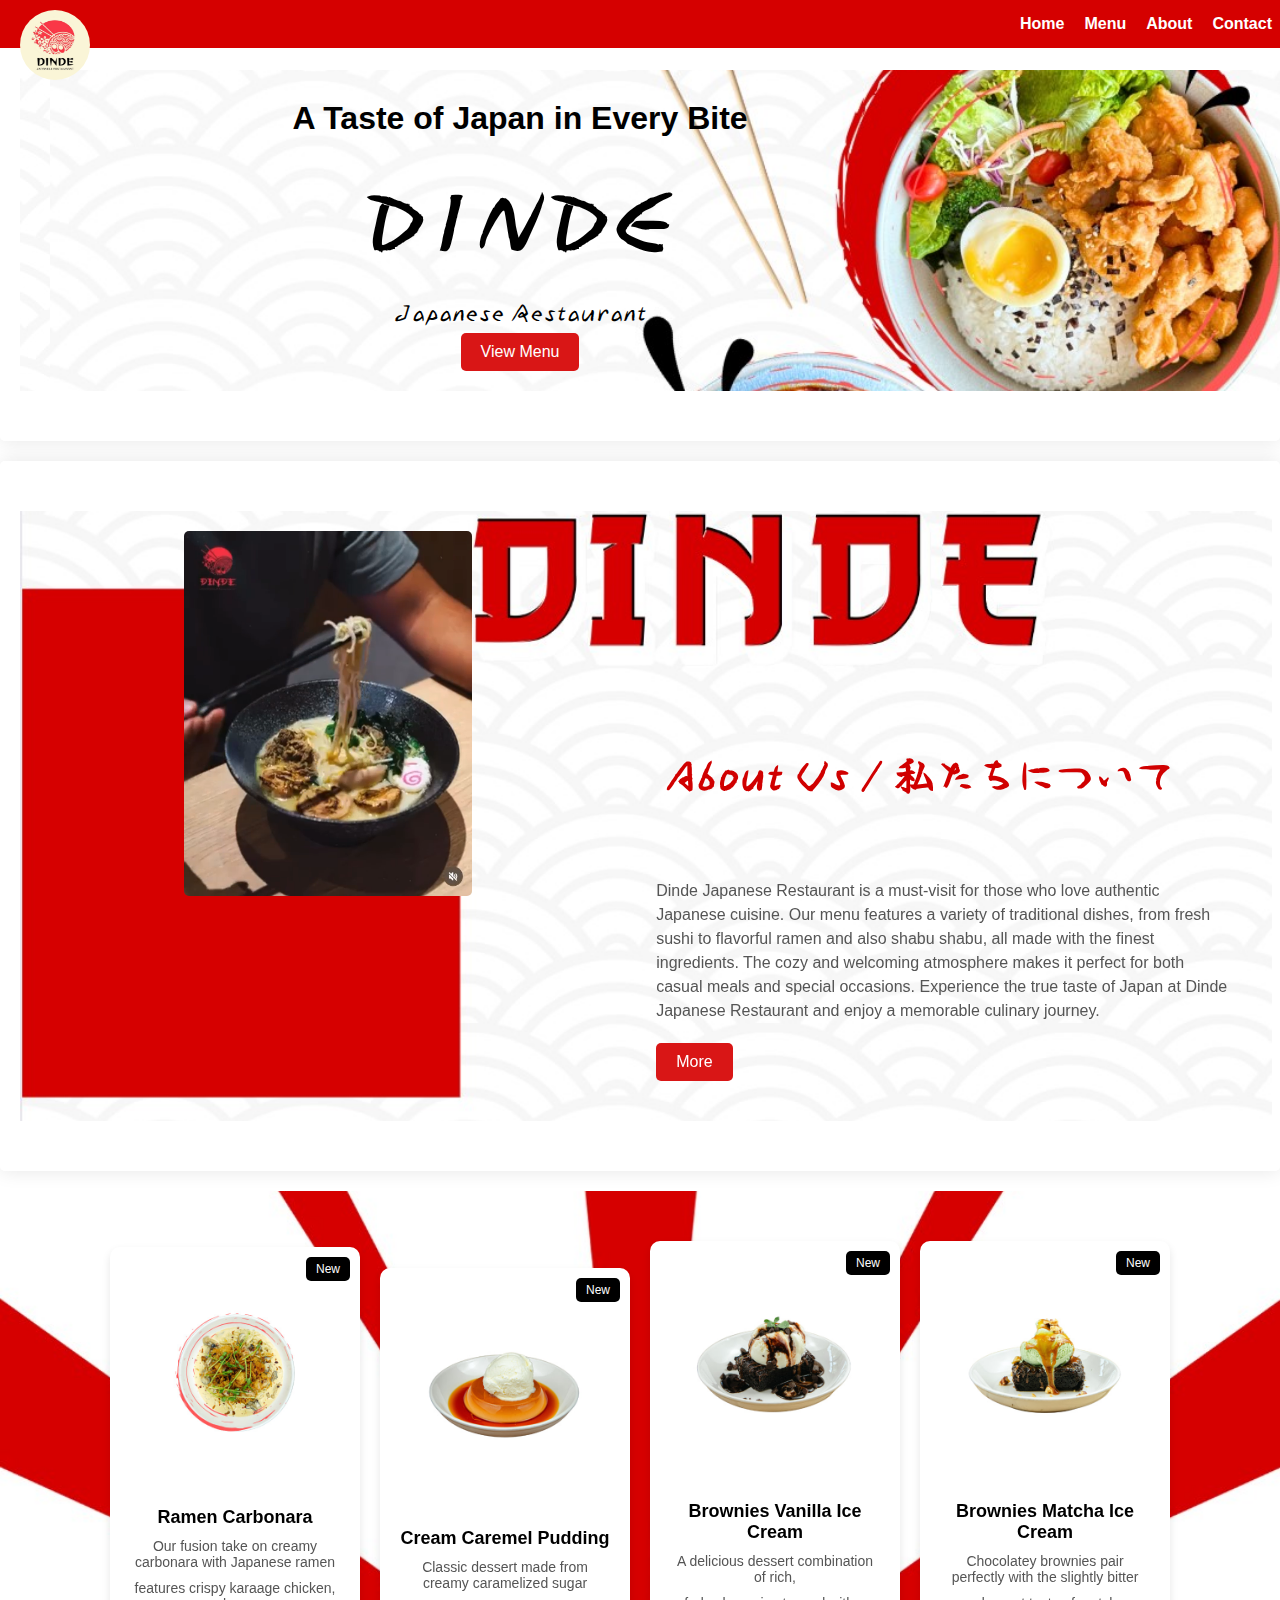
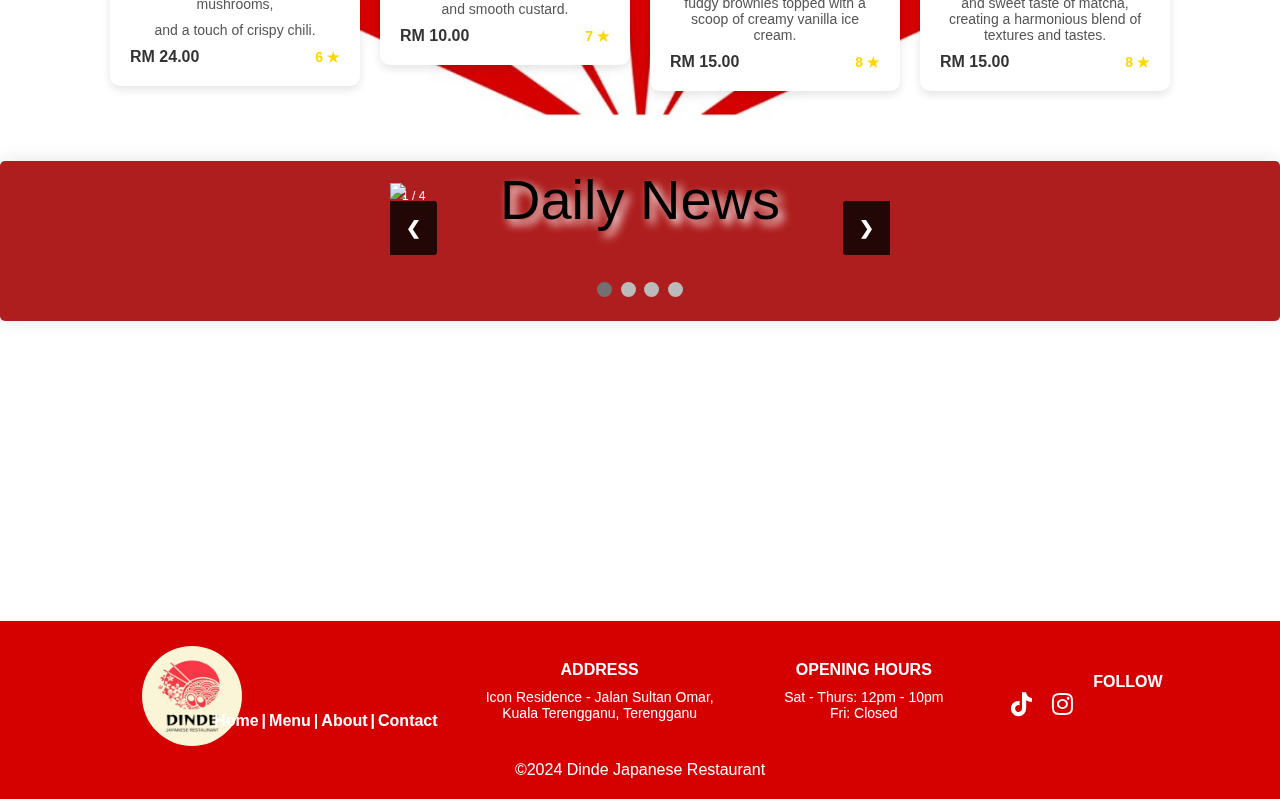
==== index.html @ 2a40314a "Add files via upload" ====
<!DOCTYPE html>
<html lang="en">
<head>
	<meta charset="UTF-8">
	<meta name="viewport" content="width=device-width, initial-scale=1.0">
	<title>Dinde Japanese Restaurant</title>
	<link rel="stylesheet" href="1styles.css">
	<link rel="stylesheet" href="https://cdnjs.cloudflare.com/ajax/libs/font-awesome/6.0.0-beta3/css/all.min.css">
	<link rel="stylesheet" href="https://fonts.googleapis.com/css?family=Yuji Boku">
	<style>
	 * {
            margin: 0;
            padding: 0;
            box-sizing: border-box;
        }

        body {
            font-family: Arial, sans-serif;
        }

        header {
            background-color: #d50000;
            color: white;
            padding: 15px 20px;
            display: flex;
            align-items: center;
            justify-content: space-between;
            position: fixed;
            top: 0;
            width: 100%;
            z-index: 1000;
        }

        header .logo {
            width: 70px;
            height: 70px;
            border-radius: 50%;
        }

        header nav {
            display: flex;
            gap: 20px;
        }

        header nav a {
            color: white;
            text-decoration: none;
            font-weight: bold;
            transition: color 0.3s;
        }

        header nav a:hover {
            color: #ffe6e6;
        }
		
	.logo {
    position: absolute;
    top: 10px; 
    left: 20px;
    width: 100px; 
    height: 100px; 
    border-radius: 50%; 
    z-index: 1001; 
	}
	

	.background1 {
		margin: 30px;
        padding: 20px;
		width: 100%;
		gap: 20px;
            background: url('img/1main.jpg') center/cover no-repeat;
            display: flex;
            flex-direction: column;
            justify-content: center;
            align-items: center;
            text-align: center;
            padding: 20px;
            color: black;
	}

	.background1 h1, 
	.background1 h3, 
	.background1 p, 	
	.background1 button {
	text-align: left; 
	margin-left: -300px;
	}
		
	.background1 h1 {
            font-size: 80px;
            margin-bottom: 20px;
			text-align: center;
			font-family: 'Yuji Boku';
        }
	
	.background1 h3 {
	font-size: 2rem;
	margin-bottom: 20px;
	color: black;
	text-align: right;
	}

	.background1 p {
	font-family: 'Yuji Boku';
	font-size: 1.5rem;
	text-align: center;
	
	color: black;
	}

	.background1 button {
            background-color: #d91616;
            color: white;
            border: none;
            padding: 10px 20px;
            font-size: 1rem;
            cursor: pointer;
            border-radius: 5px;
            transition: background-color 0.3s;
        }

        .background1 button:hover {
            background-color: #a91313;
        }


		.about-section {
            display: flex;
            flex-wrap: wrap;
            margin: 30px 0;
        padding: 20px;
		width: 101%;
            gap: 20px;
            background: url('img/wall2.jpg') center/cover no-repeat;
        }

        .about-left {
            flex: 1;
            text-align: center;
        }

        .about-left video {
            max-width: 50%;
            border-radius: 5px;
			display: center;
        }

        .about-right {
            flex: 1;
            padding: 20px;
        }

        .about-right h1 {
            font-size: 2.5rem;
            color: #d00000;
            margin-bottom: 20px;
			text-align: right;
			padding: 10%;
        }

        .about-right p {
            line-height: 1.5;
            font-size: 1rem;
            margin-bottom: 20px;
        }

        .more-button {
            display: inline-block;
            background-color: #d91616;
            color: white;
            border: none;
            padding: 10px 20px;
            font-size: 1rem;
            cursor: pointer;
            border-radius: 5px;
            transition: background-color 0.3s;
        }

        .more-button:hover {
            background-color: #a91313;
        }

	.menu-section {
	background-image: url('img/wall3.jpg'); 
	background-size: cover; 
	background-position: center; 
	background-repeat: no-repeat; 
	display: flex;
	justify-content: center;
	align-items: center;
	gap: 20px;
	padding: 50px;
	}

	.menu-item {
	background-color: #fff;
	border-radius: 10px;
	box-shadow: 0 4px 8px rgba(0, 0, 0, 0.1);
	overflow: hidden;
	text-align: center;
	padding: 20px;
	width: 250px;
	position: relative;
	}

	.new-label {
	position: absolute;
	top: 10px;
	right: 10px;
	background-color: black;
	color: white;
	padding: 5px 10px;
	font-size: 12px;
	border-radius: 5px;
	}

	.menu-image {
    border-radius: 50%; 
    width: 100%; 
    max-width: 230px; 
    height: auto; 
    object-fit: cover; 
    margin-bottom: 20px; 
}

	h3 {
	font-size: 18px;
	margin: 10px 0;
	}

	p {
	font-size: 14px;
	color: #555;
	margin: 10px 0;
	}

	.price-rating {
	display: flex;
	justify-content: space-between;
	align-items: center;
	font-size: 16px;
	}

	.price {
	color: #333;
	font-weight: bold;
	}

	.rating {
	color: gold;
	font-weight: bold;
	}

	
	
	/* Footer Section */
	/* Footer Section */
footer {
    background-color: #d50000;
    color: white;
    padding: 20px;
    display: flex;
    flex-wrap: wrap;
    justify-content: space-between;
    align-items: center;
}

.footer-section {
    flex: 1;
    min-width: 200px;
    text-align: center;
}

.footer-icons a {
    color: white;
    font-size: 24px;
    margin: 0 10px;
    transition: color 0.3s ease;
}

.footer-icons a:hover {
    color: #333;
}

.footer-bottom {
    text-align: center;
    width: 100%;
    margin-top: 10px;
}

/* Responsive Design */
@media screen and (max-width: 768px) {
    header {
        padding: 10px;
    }

    header nav {
        display: none; /* Hide nav for smaller screens */
        flex-direction: column;
        gap: 10px;
        width: 100%;
        background-color: #d50000;
    }

    header nav.active {
        display: flex; /* Show nav when active */
    }

    .menu-icon {
        display: block; /* Show menu icon */
    }

    .gallery-container {
        grid-template-columns: repeat(auto-fit, minmax(200px, 1fr)); /* Adjust grid for smaller screens */
    }
}

@media screen and (max-width: 480px) {
    header {
        flex-direction: column;
    }

    .background2 {
        padding: 50px 10px;
    }

    footer {
        flex-direction: column;
    }
}
		
	 /* Responsive Design */
	 @media screen and (max-width: 768px) {
            header {
                flex-wrap: wrap;
                justify-content: center;
            }

            header nav {
                flex-direction: column;
                display: none;
            }

            .menu-section {
                flex-direction: column;
            }

            .menu-item {
                width: 90%;
            }
		}
        
audio {
  position: relative;
  padding: 10%;
  justify-items: left;
  right: 0px;
  bottom: 5;
  min-width: 10%;
  min-height: 10%;
  margin: 10px auto;
  border-radius: 50px;
  
  color: pink;
  transition: transform 0.3s ease-in-out;

}
	</style>
</head>
<body>
<header>
	<img src="img/logo dinde.jpg" alt="Logo" class="logo">
		<nav>
            <a href="index.html">Home</a>
			<a href="MENU.html">Menu</a>
            <a href="ABOUT.html">About</a>
            <a href="CONTACT.html">Contact</a>
        </nav>
</header>

<section class="background">
	<div style="background: url('img/1main.jpg')">	
	<div class="background1">
		
		<div class="content">
			<h3>A Taste of Japan in Every Bite</h3>
			<h1>DINDE</h1>
			<p>Japanese Restaurant</p>
			<a href="Menu.html">
				<button>View Menu</button>
			</a>
		</div>
	</div>
	</section>

	
<section>
	<div class="about-section">
	  <div class="about-left">
		<div class="video-container">
			<video autoplay loop muted class="video">
			  <source src="video/video.mp4" type="video/mp4">
			</video>
		</div>
		</div>
		<div class="about-right">
			<h1 class="about-title">
			<h1>About Us / 私たちについて</h1>
			</h1>
			<p>Dinde Japanese Restaurant is a must-visit for those who love authentic Japanese cuisine. Our menu features a variety of traditional dishes, from fresh sushi to flavorful ramen and also shabu shabu, all made with the finest ingredients. The cozy and welcoming atmosphere makes it perfect for both casual meals and special occasions. Experience the true taste of Japan at Dinde Japanese Restaurant and enjoy a memorable culinary journey.</p>
			<a href="ABOUT.html">
				<button class="more-button">More</button>
			</a>
		</div>
	</div>
</section>

  

<div class="menu-section">
		<div class="menu-item">
			  <span class="new-label">New</span>
			  <img src="img/NEW01.jpg" alt="Ramen" class="menu-image">
			  <h3>Ramen Carbonara</h3>
			  <p>Our fusion take on creamy carbonara with Japanese ramen </p>
			  <p>features crispy karaage chicken, mushrooms, </p>
			  <p>and a touch of crispy chili.</p>
			<div class="price-rating">
				<span class="price">RM 24.00</span>
				<span class="rating">6 ★</span>
			</div>
		</div>
		
    <div class="menu-item">
		<span class="new-label">New</span>
			  <img src="img/NEW1.jpg" alt="Beef Ramen" class="menu-image">
			  <h3>Cream Caremel Pudding</h3>
			  <p>Classic dessert made from creamy caramelized sugar </p>
			  <p>and smooth custard.</p>
		<div class="price-rating">
				<span class="price">RM 10.00</span>
				<span class="rating">7 ★</span>
		</div>
    </div>
	
    <div class="menu-item">
		<span class="new-label">New</span>
			  <img src="img/NEW2.jpg" alt="Beef Ramen" class="menu-image">
			  <h3>Brownies Vanilla Ice Cream</h3>
			  <p>A delicious dessert combination of rich, </p>
			  <p>fudgy brownies topped with a scoop of creamy vanilla ice cream.</p>
		<div class="price-rating">
				<span class="price">RM 15.00</span>
				<span class="rating">8 ★</span>
		</div>
	</div>
	
	<div class="menu-item">
		<span class="new-label">New</span>
		  <img src="img/NEW3.jpg" alt="Beef Ramen" class="menu-image">
		  <h3>Brownies Matcha Ice Cream</h3>
		  <p>Chocolatey brownies pair perfectly with the slightly bitter </p>
		  <p>and sweet taste of matcha, creating a harmonious blend of textures and tastes.</p>
	  <div class="price-rating">
			<span class="price">RM 15.00</span>
			<span class="rating">8 ★</span>
		  </div>
	</div>
</div>

<section class="homepage" style="background-color:  #a50404e5">
<div class="slideshow-container">

    <div class="mySlides fade">
      <div class="numbertext">1 / 4</div>
      <img src="IMG/news.jpg" style="width:100%">
      <div class="text">Daily News</div>
    </div>

		<div class="mySlides fade">
		  <div class="numbertext">2 / 4</div>
		  <img src="img/anousement.jpg" style="width:100%">
		  <div class="text">Anouncement</div>
		</div>

			<div class="mySlides fade">
			  <div class="numbertext">3 / 4</div>
			  <img src="img/promotion 1.jpg" style="width:100%">
			  <div class="text">Promotion</div>
			</div>

			<div class="mySlides fade">
				<div class="numbertext">4 / 4</div>
				<img src="img/promotion 2.jpg" style="width:100%">
				<div class="text">Promotion</div>
			  </div>

			<a class="prev" onclick="plusSlides(-1)">&#10094;</a>
			<a class="next" onclick="plusSlides(1)">&#10095;</a>
		  </div>
		  <br>

  <div style="text-align:center">
    <span class="dot" onclick="currentSlide(1)"></span>
    <span class="dot" onclick="currentSlide(2)"></span>
    <span class="dot" onclick="currentSlide(3)"></span>
	<span class="dot" onclick="currentSlide(4)"></span>
  </div>


<script>
  let slideIndex = 1;
  showSlides(slideIndex);

  function plusSlides(n) {
    showSlides(slideIndex += n);
  }

  function currentSlide(n) {
    showSlides(slideIndex = n);
  }

  function showSlides(n) {
    let i;
    const slides = document.getElementsByClassName("mySlides");
    const dots = document.getElementsByClassName("dot");

    if (n > slides.length) { slideIndex = 1; }
    if (n < 1) { slideIndex = slides.length; }

    for (i = 0; i < slides.length; i++) {
      slides[i].style.display = "none";
    }

    for (i = 0; i < dots.length; i++) {
      dots[i].className = dots[i].className.replace(" active", "");
    }

    slides[slideIndex - 1].style.display = "block";
    dots[slideIndex - 1].className += " active";
  }
</script>
</body>
</html>
</section>

<div>
	<audio width="400" autoplay loop class="audio" controls>
		<source src="video/Japanese Instrumental Song.m4a" type="audio/mpeg">
		Your browser does not support the audio element.
	  </audio>
	  



	<footer>
	  <div class="footer-section footer-logo">
		<img src="img/logo dinde.jpg" alt="Logo" style="width:100px;">
	  </div>
	  <div>
		<nav class="footer-links">
		  <a href="index.html">Home</a>
		  <strong>|</strong>
		  <a href="MENU.html">Menu</a>
		  <strong>|</strong>
		  <a href="ABOUT.html">About</a>
		  <strong>|</strong>
		  <a href="CONTACT.html">Contact</a>
		</nav>
	  </div>
	  <div class="footer-section">
		<strong>ADDRESS</strong>
		<p>Icon Residence - Jalan Sultan Omar,<br>Kuala Terengganu, Terengganu</p>
	  </div>
	  <div class="footer-section">
		<strong>OPENING HOURS</strong>
		<p>Sat - Thurs: 12pm - 10pm<br>Fri: Closed</p>
	  </div>
	  <div class="footer-section">
		<strong>FOLLOW</strong>
		<div class="footer-icons">
		  <a href="https://www.tiktok.com/@dinde.trg?_t=ZS-8t3McvPNYDi&_r=1" target="_blank" title="TikTok">
			<i class="fab fa-tiktok"></i>
		  </a>
		  <a href="https://www.instagram.com/dinde.trg?igsh=MW93bmNzend4MHR0ZQ%3D%3D&utm_source=qr" target="_blank" title="Instagram">
			<i class="fab fa-instagram"></i>
		  </a>
		</div>
	  </div>
	  <div class="footer-bottom">©2024 Dinde Japanese Restaurant</div>
	</footer>
  
	
  </body>
  </html>
---- 1styles.css ----
/* Responsive Design */
@media screen and (max-width: 768px) {}
	header nav {
    display: none; 
	}

body, html {
  margin: 0;
  padding: 0;
  font-family: Arial, sans-serif;
}

header {
	background-color: #d50000;
	color: white;
	padding: 15px 20px;
	display: flex;
	align-items: center;
	position: fixed;
	top: 0;
	width: 100%;
	z-index: 1000;
	}

header nav {
	margin-left: 1000px;
	display: flex;
	gap: 15px;
  position: sticky;
	}

header nav a {
	color: white;
	text-decoration: none;
	font-weight: bold;
	transition: color 0.3s;
	}

header nav a:hover {
	text-decoration: underline;
	color: #ffe6e6;
	}
		

.logo {
    position: absolute;
    top: 10px;
    left: 20px;
    width: 100px; 
    height: 100px; 
    border-radius: 50%; 
    z-index: 1001; 
	}


h2 {
    padding: 20px; 
    text-align: center; 
    border-radius: 5px; 
    font-size: 50px; 
    text-shadow: 0 0 1px white;
    color: black; 
    font-family: "FOT-コミックレゲエ Std B", "Comic Reggae Std-B"; 
}

.container {
    display: flex;
    justify-content: center;
    align-items: center;
    gap: 20px;
    padding: 20px;
}

.card {
    position: relative;
    transition: transform 0.3s ease-in-out;
    background: rgba(255, 255, 255, 0.781);
    box-shadow: 0 4px 6px rgba(0, 0, 0, 0.1);
    border-radius: 50px;
    text-align: center;
    padding: 30px;
    width: 200px;
    height: 390px;
    overflow: hidden;
}

.card:hover {
    transform: scale(1.1);
}

.rays {
    position: absolute;
    top: -50%;
    left: -50%;
    width: 200%;
    height: 200%;
    z-index: -1;
}

.image-container {
    position: relative;
}

.image-container img {
    width: 100%;
    border-radius: 50%;
}

.label {
    position: absolute;
    top: 10px;
    right: 10px;
    background: black;
    color: white;
    padding: 5px 10px;
    font-size: 12px;
    border-radius: 15px;
}

.content h2 {
    font-size: 16px;
    margin: 10px 0;
    color: black;
    font-family: Arial, Helvetica;
}

.content p {
    margin: 5px 0;
    text-align: left;
    font-family: Arial, Helvetica, sans-serif;
}

.price {
    font-weight: bold;
    color: black;
}

.about-right h1{
  font-family: 'Yuji Boku';
  font-size: 130px;
  text-align: left;
  
  margin-left: -400px;
}

.about-right h2 {
  font-family: 'Yuji Boku';
  font-size: 30px;'
  margin-left: 400px;

}

.about-left p {
text-align: justify; 
  line-height: 0.5;
  margin: 20px 0;
font-size: 15px;
  font-weight: normal;
  color: #555;
  font-style: normal;
  margin-right: -380px;
	}

  /* Responsive Design */
@media screen and (max-width: 480px) {
  header {
      padding: 10px;
  }

  header nav {
      display: none; /* Hide nav for smaller screens */
      flex-direction: column;
      gap: 10px;
      width: 100%;
      background-color: #d50000;
  }

  header nav.active {
      display: flex; /* Show nav when active */
  }

  .menu-icon {
      display: block; /* Show menu icon */
  }

  .gallery-container {
      grid-template-columns: repeat(auto-fit, minmax(200px, 1fr)); /* Adjust grid for smaller screens */
  }
}

@media screen and (max-width: 480px) {
  header {
      flex-direction: column;
  }

  .background2 {
      padding: 50px 10px;
  }

  footer {
      flex-direction: column;
  }
}

.rating {
    font-size: 14px;
    color: black;
    text-align-last: right;
}

.menu-container {
    display: flex;
    justify-content: center;
    align-items: flex-start;
    gap: 20px;
    padding: 20px;
    flex-wrap: wrap;
}

.card-menu {
    position: relative;
    transition: transform 0.3s ease-in-out;
    background: #f2f2f2;
    box-shadow: 0 4px 6px rgba(0, 0, 0, 0.1);
    border-radius: 20px; 
    text-align: left;
    padding: 20px; 
    width: 200px; 
    height: 400px;
    overflow: hidden;
}

.card-menu:hover {
    transform: scale(1.1);
}

.card-menu img {
    width: 100%; 
    height: auto; 
    border-radius: 50%;
    margin-bottom: 10px; 
}

.menu h2 {
    font-size: 18px; 
    color: black;
    font-family: Arial, Helvetica, sans-serif; 
    margin-bottom: 10px; 
}

.menu p {
    text-align: center;
    font-family: Arial, Helvetica, sans-serif;
    margin: 5px 0; 
}

.price-menu {
    font-weight: bold;
    color: black;
    margin-top: 10px; 
}

.rating-menu {
    font-size: 14px;
    color: gold;
	color: gold;
	font-weight: bold;
    text-align: right; 
    margin-top: 5px;
}

table {
    background-image: url('img/menu.jpg'); 
    background-size: cover; 
    background-repeat: no-repeat; 
    background-attachment: fixed; 
    width: 100%;
    border-collapse: collapse;
    margin: 40px auto;
    text-align: center;
    padding: 20px;
    border-radius: 10px; 
    box-shadow: 0 4px 6px rgba(0, 0, 0, 0.2); 
}


.contact-container {
	    background-image: url('img/main.jpg'); 
  display: flex;
  justify-content: space-between;
  padding: 20px;
}

.contact-content {
  display: flex;
  justify-content: space-between;
  flex-wrap: wrap;
}

.left-side {
  flex: 1;
  display: flex;
  flex-wrap: wrap;  
  gap: 10px;
}

.left-side img {
  width: 100%;
  height: auto;
  margin-bottom: 10px;
  transition: transform 0.3s, opacity 0.3s;  
}

.left-side img:hover {
  transform: scale(1.05);  
  opacity: 0.9;
}


.right-side {
  flex: 1;
  display: flex;
  flex-direction: column;
  justify-content: center;
  padding-left: 20px;
}

input[type="text"],
textarea {
  width: 100%;
  padding: 10px;
  margin-bottom: 15px;
  border-radius: 5px;
  border: 1px solid #ccc;
  box-sizing: border-box;
}

textarea {
  resize: vertical;
}

.submit-button {
  background-color: #d91616;
  color: white;
  border: none;
  padding: 10px 20px;
  font-size: 18px;
  cursor: pointer;
  border-radius: 5px;
  transition: background-color 0.3s;
}

.submit-button:hover {
  background-color: #a91313;
}


.contact-section {
background-image: url('img/main.jpg'); 
  display: flex;
  flex-direction: column;
  align-items: center;
  gap: 20px; 
  padding: 20px;
}

.row {
  display: flex;
  justify-content: center; 
  gap: 20px; 
  width: 100%; 
  flex-wrap: wrap; 
}

.location-container {
  flex: 1; 
  max-width: 300px; 
  padding: 20px;
  background-color: #d50000;
  color: white;
  text-align: center;
  border-radius: 15px;
  box-shadow: 0 4px 8px rgba(0, 0, 0, 0.2);
}

.loc-container {
  width: 90%;
  max-width: 800px;
  padding: 20px;
  background-color: #d50000;
  color: white;
  text-align: center;
  border-radius: 15px;
  box-shadow: 0 4px 8px rgba(0, 0, 0, 0.2);
  margin-top: 20px;
}

iframe {
  width: 100%; 
  height: auto;
  aspect-ratio: 4 / 3;
  border: 0;
  border-radius: 15px;
}

	
footer {
	background-color: #d50000;
	color: white;
	padding: 10px 5%;
	display: flex;
	justify-content: space-around;
	flex-wrap: wrap;
    align-items: center;
}

        .footer-section {
            flex: 1;
            min-width: 50px;
            margin: 5px;
            gap: 10px;
        }

        .footer-section p {
            margin-top: 10px;
			color: white;
        }

.footer-logo img {
    width: 100px; 
    height: 100px; 
    border-radius: 50%; 
    z-index: 1001; 
	height: 100px;
	margin-left: 80px;
	
}

        .footer-links {
			margin-left: -100px;
            display: flex;
            flex-wrap: wrap;
			gap: 3px;
            margin-bottom: -50px;
			padding: 30px;
        }

.footer-links a {
	color: white;
	text-decoration: none;
	font-weight: bold
	;
}
	
        .footer-links a:hover {
            text-decoration: underline;
        }

        .footer-right {
            display: flex;
            justify-content: flex-end;  
            align-items: center;        
            padding: 20px;
			gap: 10px;
        }

        .footer-icons {
            display: flex;
            align-items: center;        
        }

        .footer-icons a {
            color: white;
            font-size: 24px;
            margin: 10px;
            transition: color 0.3s ease;
        }

        .footer-icons a:hover {
            color: #333;
        }

        .footer-bottom {
            text-align: center;
            margin-top: 10px;
            flex-basis: 100%;
        }
		
/* Responsive Design */
@media screen and (max-width: 768px) {}
  header nav {
    display: none; /* Hide default nav on small screens */
  }

  .menu-toggle {
    display: flex; /* Display the hamburger menu on smaller screens */
    margin-right: 20px;
  }

  
  .mySlides {display: none}
  img {vertical-align: middle;}
  

  .slideshow-container {
    max-width: 500px;
    position: relative;
    margin: auto;
  }
  
  .prev, .next {
  cursor: pointer;
  position: absolute;
  top: 50%;
  width: auto;
  padding: 16px;
  margin-top: -22px;
  color: white;
  background-color: rgba(0,0,0,0.8);
  font-weight: bold;
  font-size: 18px;
  transition: 0.6s ease;
  border-radius: 0 3px 3px 0;
  user-select: none;
  }
  
  .next {
    right: 0;
    border-radius: 3px 0 0 3px;
  }
  
  .prev:hover, .next:hover {
    background-color: rgba(0,0,0,0.8);
  }
  
  .text {
    color: black;
    font-size: 56px;
    position: relative;
    top: 50%;
    left: 50%;
    transform: translate(-50%, -50%);
    text-align: center;
    font-family: 'Arial';
    text-shadow: 5px 5px 10px white;
  }
  
  .numbertext {
    color: #f2f2f2;
    font-size: 12px;
    padding: 8px 12px;
    position: absolute;
    top: 0;
  }
  
  /* The dots/bullets/indicators */
  .dot {
    cursor: pointer;
    height: 15px;
    width: 15px;
    margin: 0 2px;
    background-color: #bbb;
    border-radius: 50%;
    display: inline-block;
    transition: background-color 0.6s ease;
  }
  
  .active, .dot:hover {
    background-color: #717171;
  }
  
  /* Fading animation */
  .fade {
    animation-name: fade;
    animation-duration: 1.5s;
  }
  
  @keyframes fade {
    from {opacity: .4} 
    to {opacity: 1}
  }
  
  /* On smaller screens, decrease text size */
  @media only screen and (max-width: 300px) {
    .prev, .next,.text {font-size: 11px}
  }

section {
  margin: 20px 0;
  padding: 20px;
  height: 100%;
  background: #ffffffd8;
  border-radius: 5px;
  box-shadow: 0 0 20px rgba(0, 0, 0, 0.1);
  animation-name: fade;
  animation-duration: 1.0s;
  align-items: center;
}


.homepage-container {
  position: relative;
  display: inline-block;
  width: 46.9%; 
  margin: 10px;
  overflow: hidden;
  box-shadow: 0 4px 8px rgba(0, 0, 0, 0.2);
}

.overlay {
  position: absolute;
  top: 0;
  bottom: 0;
  left: 0;
  right: 0;
  width: 100%;
  height: 100%;
  opacity: 0; 
  background-color: rgba(1, 9, 12, 0.75); 
  transition: opacity 0.6s ease; 
}

.homepage-container:hover .overlay {
  opacity: 1; 
}

audio {
  position: relative;
  padding: 10%;
  justify-items: left;
  right: 0px;
  bottom: 5;
  min-width: 10%;
  min-height: 10%;
  margin: 10px auto;
  border-radius: 50px;
  
  color: pink;
  transition: transform 0.3s ease-in-out;

}

@media (max-width: 768px) {}
  .container {
    padding: 10px;
  }
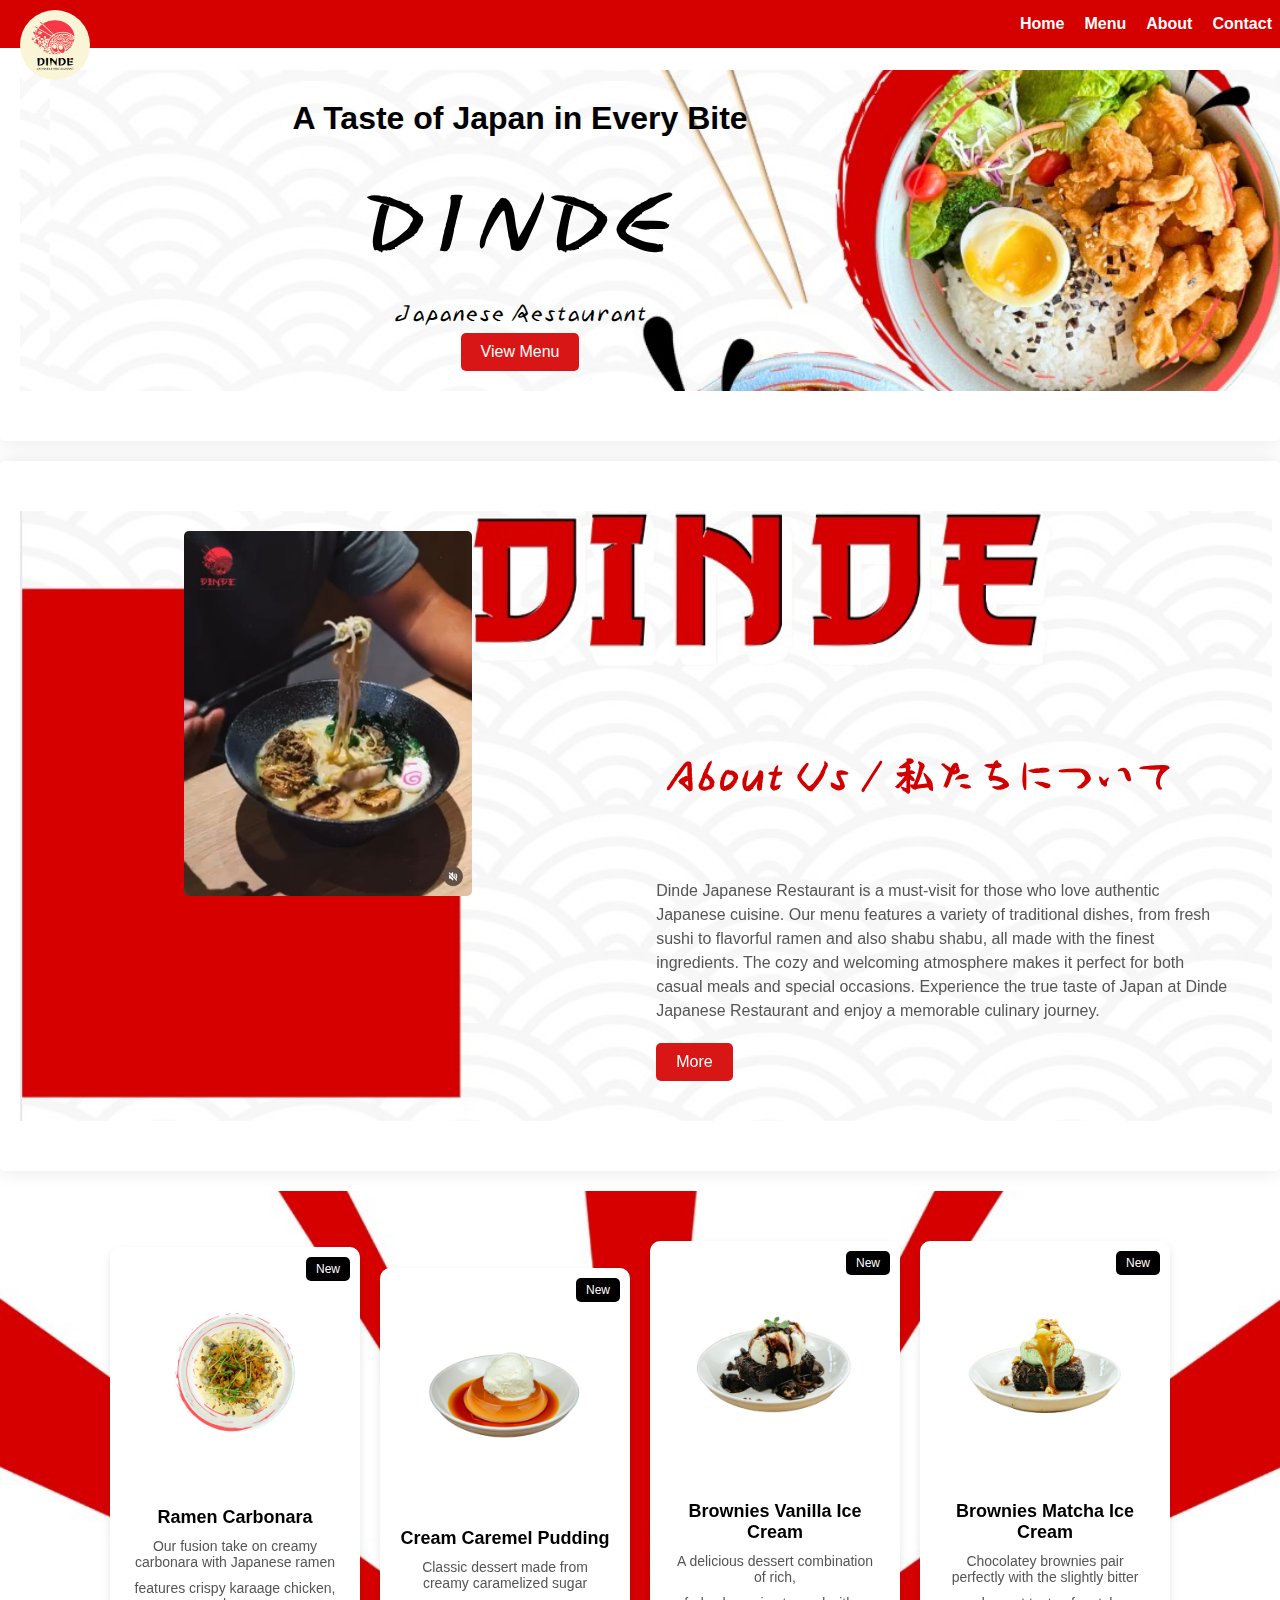
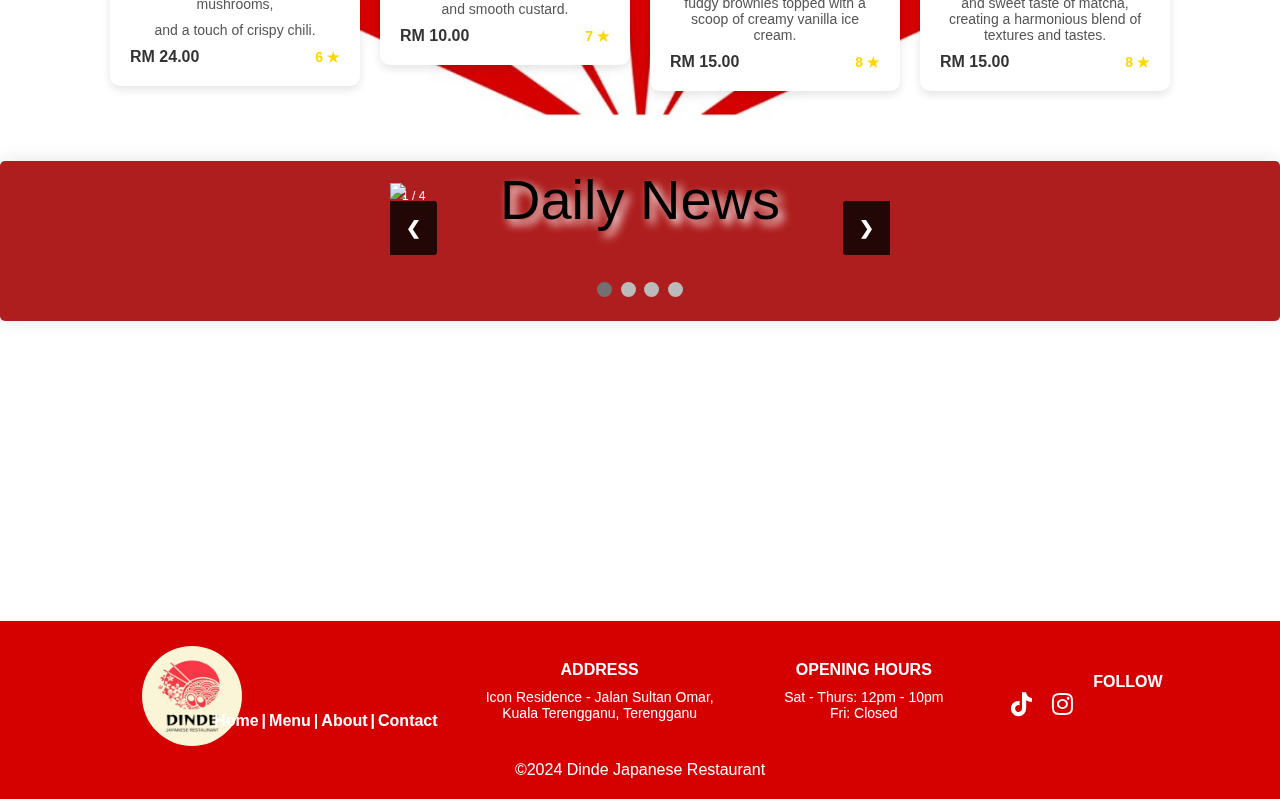
==== commit 67331d84: "Update index.html" ====
--- a/index.html
+++ b/index.html
@@ -387,7 +387,7 @@
 			<h3>A Taste of Japan in Every Bite</h3>
 			<h1>DINDE</h1>
 			<p>Japanese Restaurant</p>
-			<a href="Menu.html">
+			<a href="MENU.html">
 				<button>View Menu</button>
 			</a>
 		</div>
@@ -593,4 +593,4 @@
   
 	
   </body>
-  </html>+  </html>
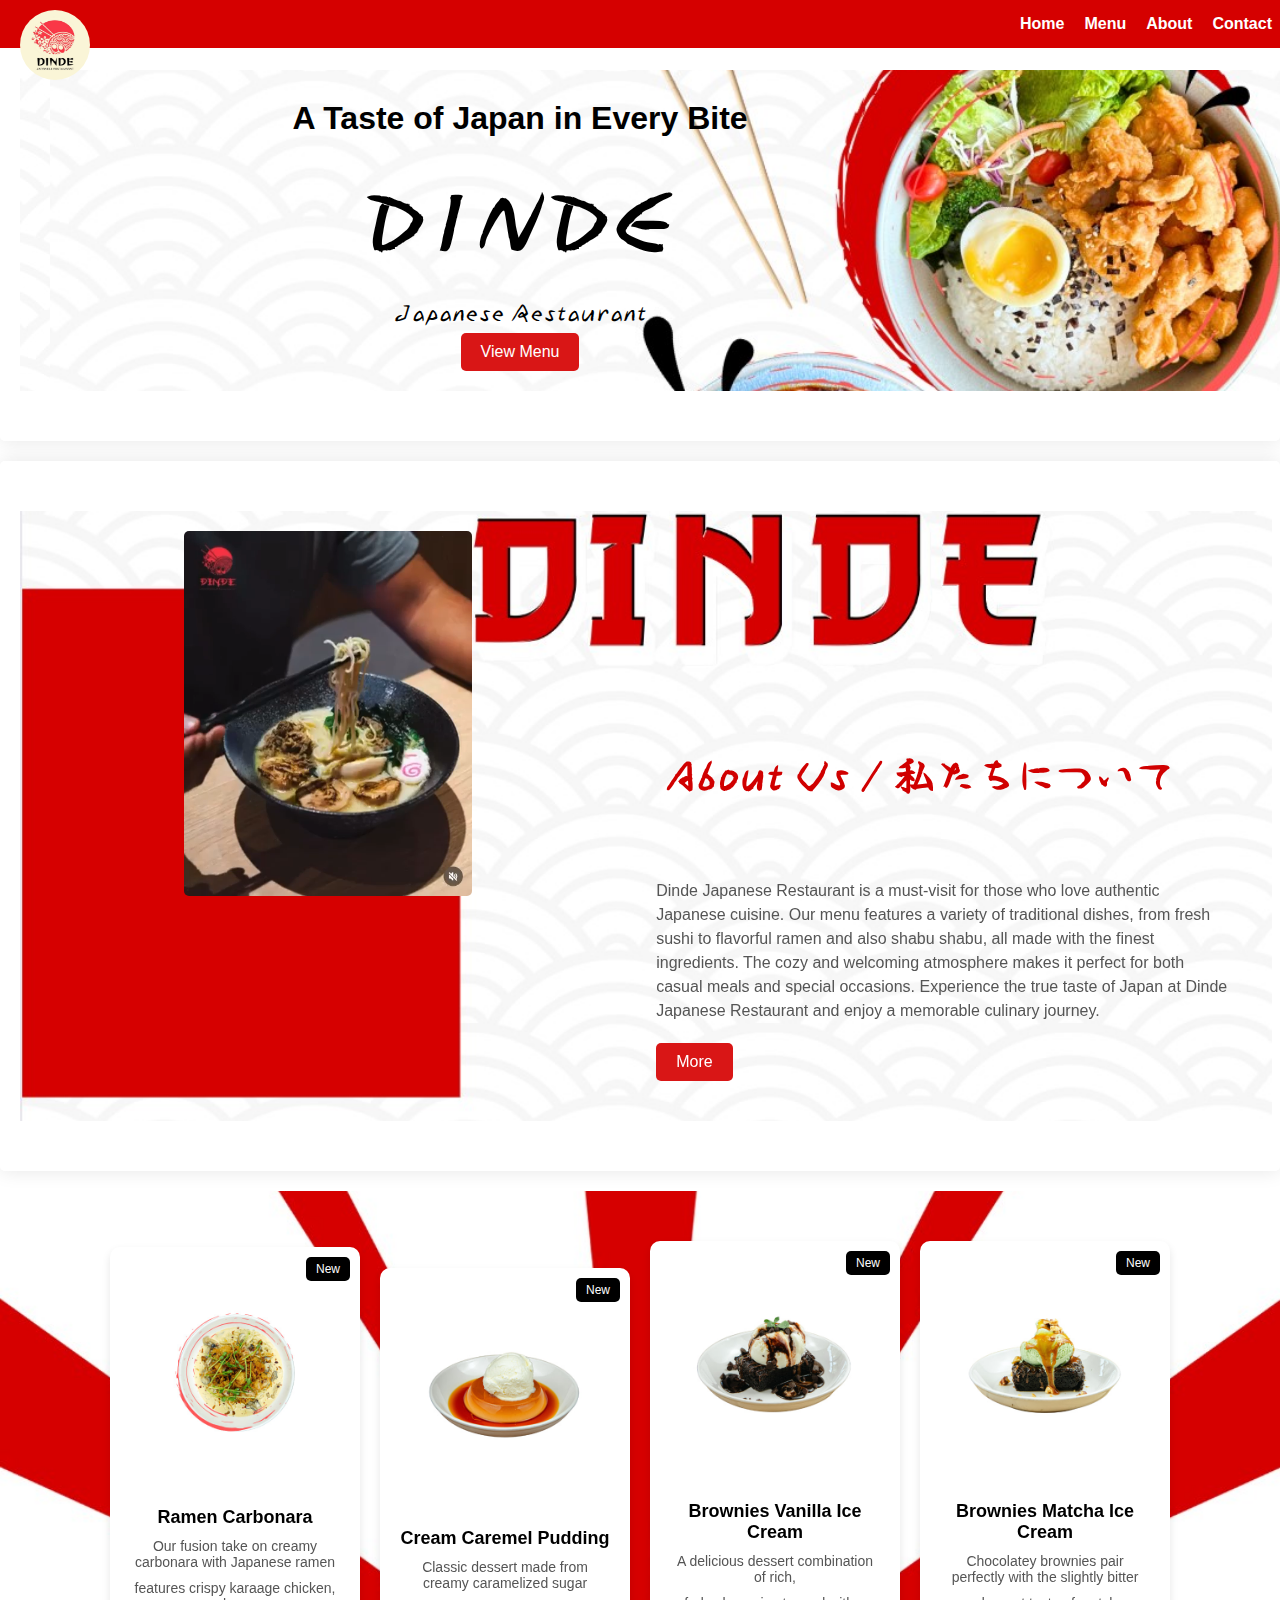
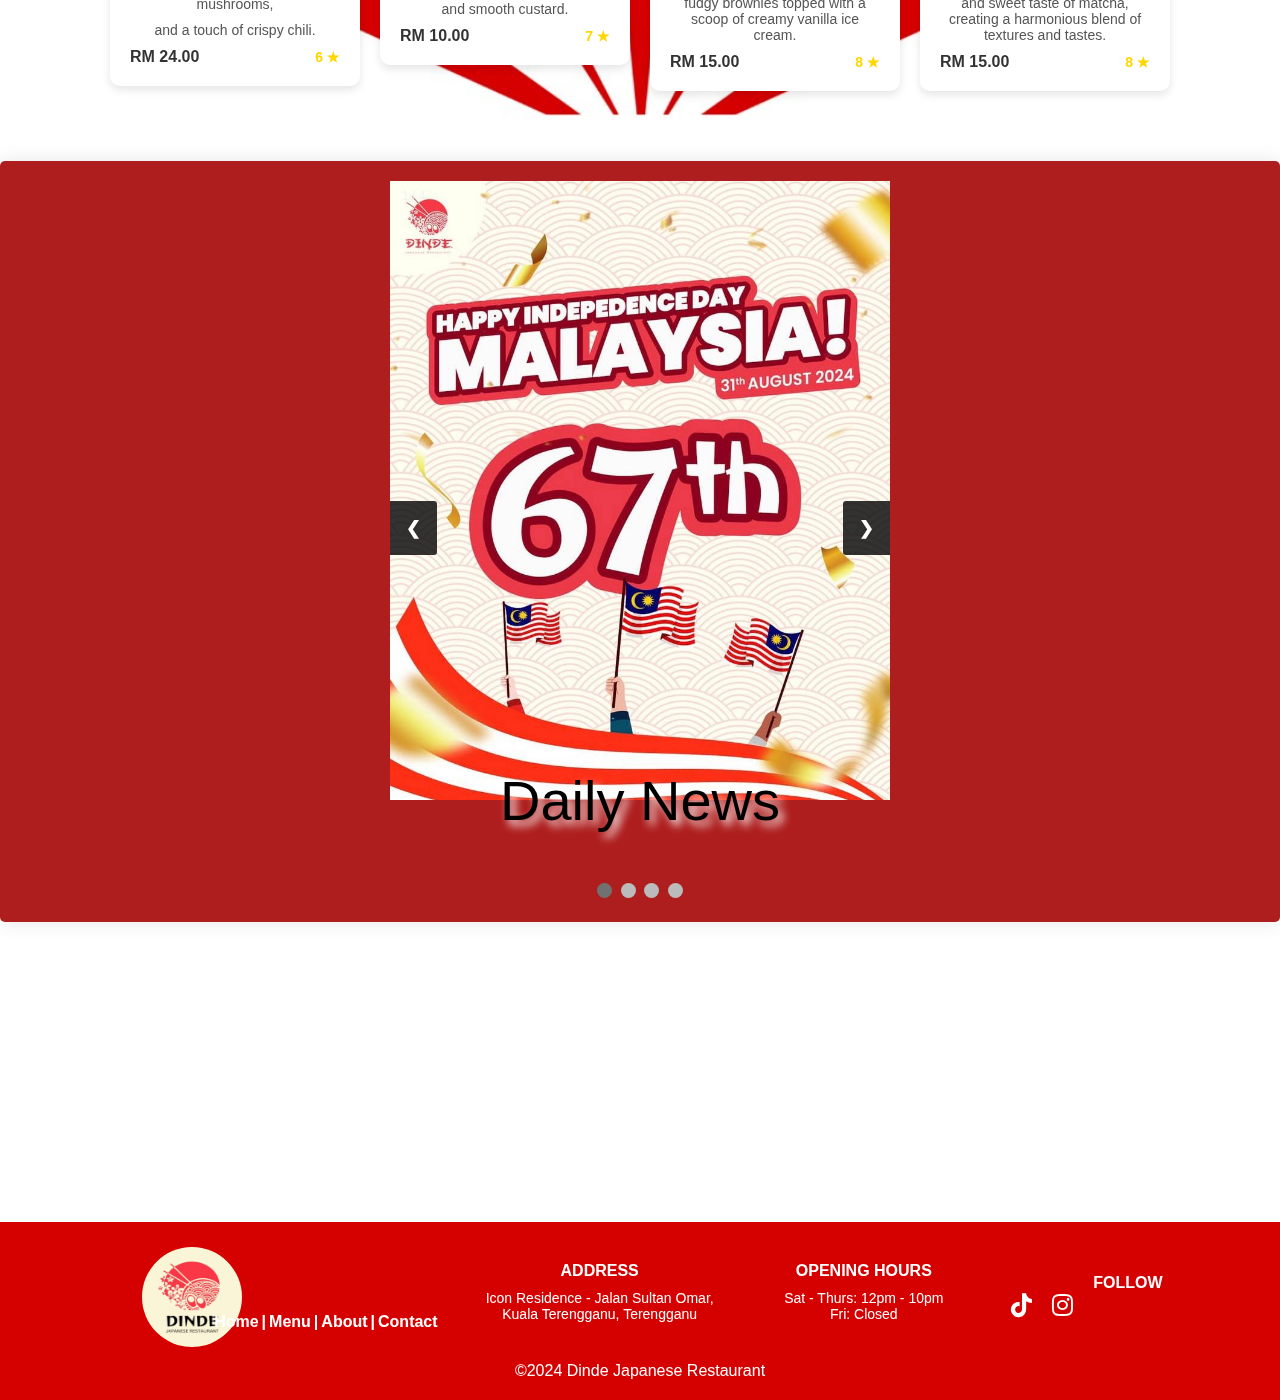
==== commit 18da9dfd: "Update index.html" ====
--- a/index.html
+++ b/index.html
@@ -474,7 +474,7 @@
 
     <div class="mySlides fade">
       <div class="numbertext">1 / 4</div>
-      <img src="IMG/news.jpg" style="width:100%">
+      <img src="img/news.jpg" style="width:100%">
       <div class="text">Daily News</div>
     </div>
 
